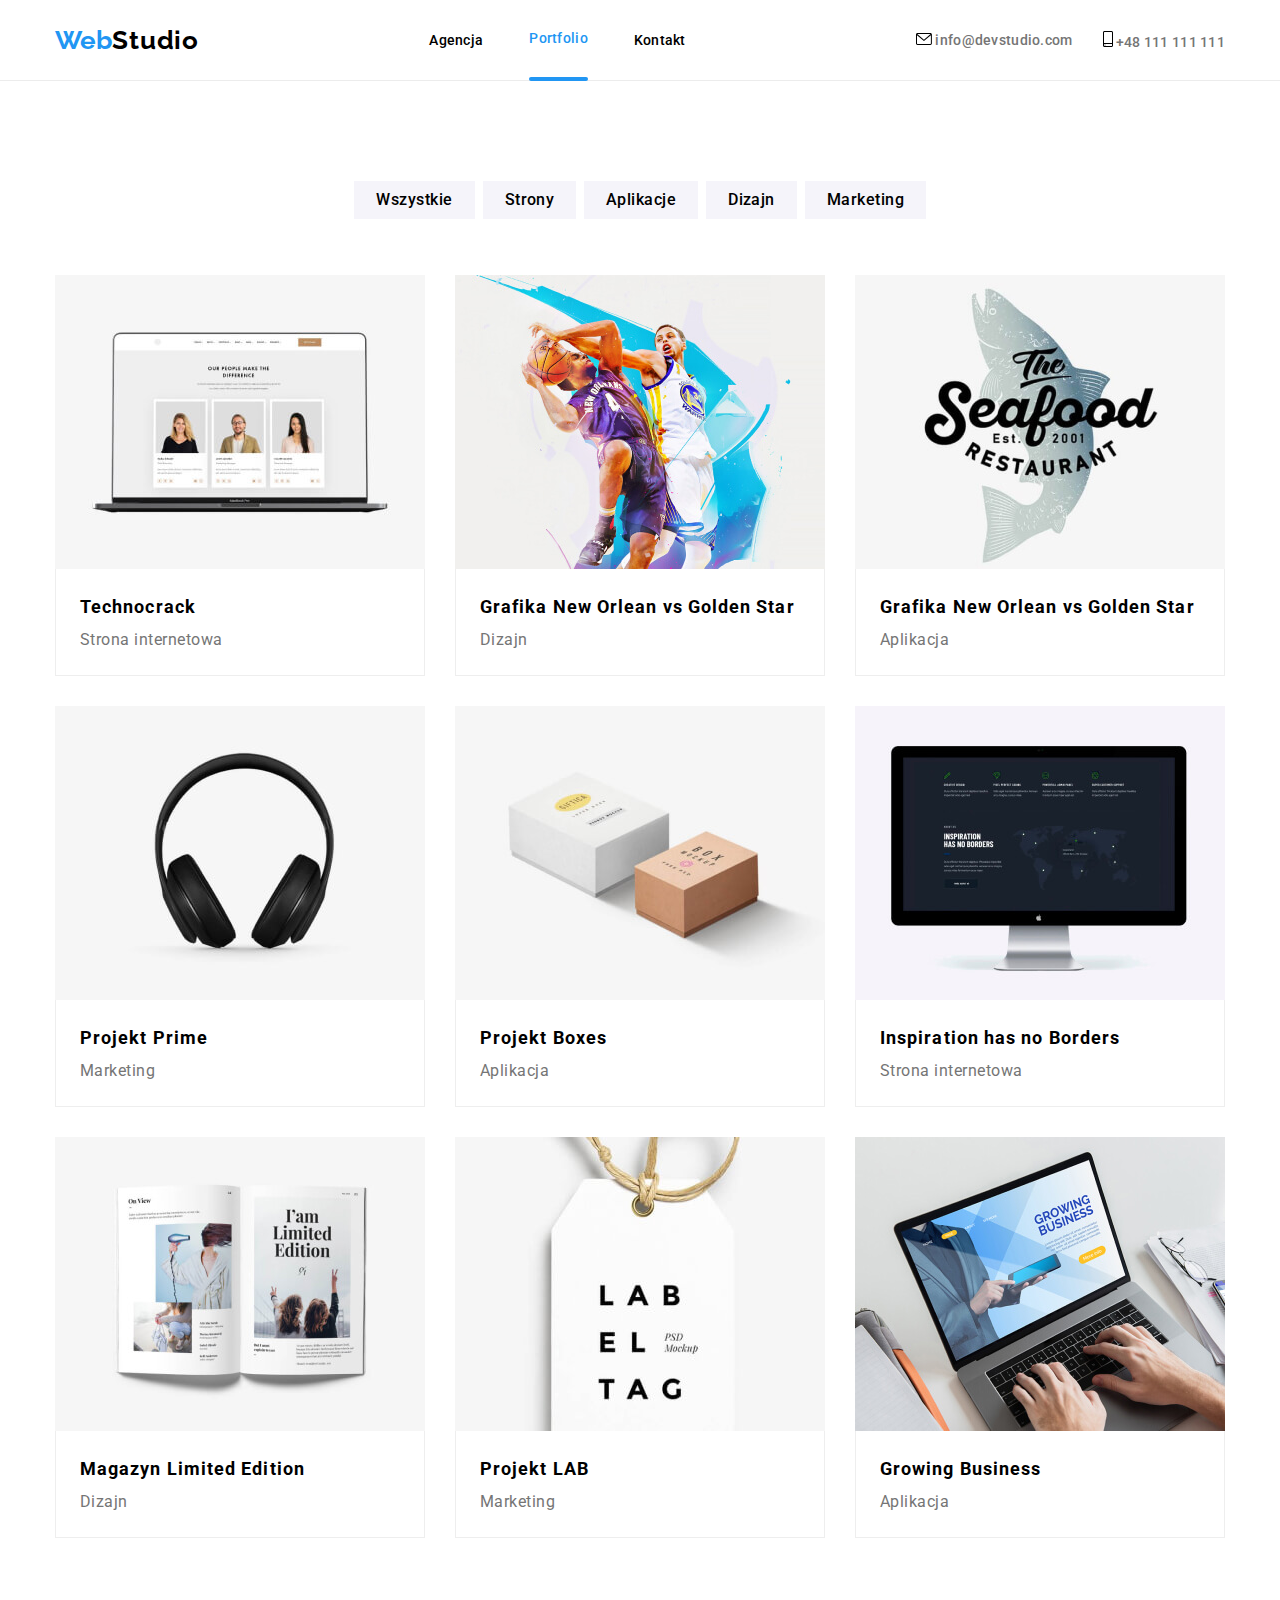
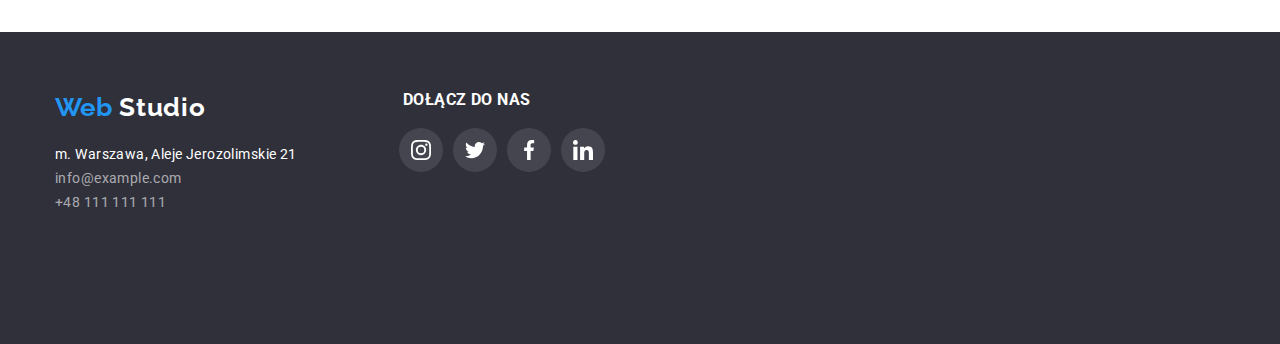
==== portfolio.html @ 4aa09aa9 "Start" ====
<!DOCTYPE html>
<html lang="pl">
  <head>
    <meta charset="UTF-8" />
    <meta http-equiv="X-UA-Compatible" content="IE=edge" />
    <meta name="viewport" content="width=device-width, initial-scale=1.0" />
    <meta name="description" content="First HTML class" />
    <meta name="keywords" content="HTML, CSS, JavaScript" />
    <meta name="author" content="Piotr Wesołowski" />
    <title>Zadanie domowe#5 Portfolio</title>
    <link rel="preconnect" href="https://fonts.googleapis.com" />
    <link rel="preconnect" href="https://fonts.gstatic.com" crossorigin />
    <link
      href="https://fonts.googleapis.com/css2?family=Raleway:ital,wght@0,700;1,700&family=Roboto:ital,wght@0,400;0,500;0,700;0,900;1,400;1,500;1,700;1,900&display=swap"
      rel="stylesheet"
    />
    <link
      rel="stylesheet"
      href="https://github.com/sindresorhus/modern-normalize/blob/0c3cb3a7dcf0fb4242a8736127a1d717b704c360/modern-normalize.css"
    />
    <link rel="stylesheet" href="./css/style.css" />
  </head>

  <body>
    <header class="header-border">
      <div class="container">
        <div class="header-position">
          <a class="web-studio-logo" href="index.html">
            <span class="web-studio-logo-web">Web</span>
            <span class="web-studio-logo-studio">Studio</span>
          </a>

          <ul class="first-list">
            <li><a class="agency" href="index.html">Agencja</a></li>
            <li>
              <a class="portfolio-active" href="./portfolio.html">Portfolio</a>
            </li>
            <li><a class="contact" href="Kontakt">Kontakt</a></li>
          </ul>

          <ul class="second-list">
            <li>
              <a
                class="mail-top mail-phone-transformation"
                href="mailto:info@devstudio.com"
              >
                <svg width="16" height="12">
                  <use href="./images/icons.svg#icon-envelope"></use>
                </svg>
                info@devstudio.com</a
              >
            </li>

            <li>
              <a
                class="phone-top mail-phone-transformation"
                href="phone:+48111111111"
              >
                <svg width="10" height="16">
                  <use href="./images/icons.svg#icon-smartphone"></use>
                </svg>
                +48 111 111 111</a
              >
            </li>
          </ul>
        </div>
      </div>
    </header>

    <main>
      <section class="section-portfolio-1">
        <div class="container">
          <div class="button-portfolio-position">
            <h2 class="portfolio-filter"></h2>
            <ul class="portfolio-list">
              <li>
                <button class="button-portfolio button-size-1" type="button">
                  Wszystkie
                </button>
              </li>
              <li>
                <button class="button-portfolio button-size-2" type="button">
                  Strony
                </button>
              </li>
              <li>
                <button class="button-portfolio button-size-3" type="button">
                  Aplikacje
                </button>
              </li>
              <li>
                <button class="button-portfolio button-size-4" type="button">
                  Dizajn
                </button>
              </li>
              <li>
                <button class="button-portfolio button-size-5" type="button">
                  Marketing
                </button>
              </li>
            </ul>
          </div>
        </div>
      </section>

      <section class="section-portfolio-2">
        <div class="container">
          <div>
            <h2 class="portfolio-pics"></h2>

            <ul class="portfolio-list-pics">
              <li class="text-hover">
                <div class="portfolio-box">
                  <img
                    src="./images/8.jpg"
                    width="370"
                    height="294"
                    alt="laptop screen showing 3 persons informations"
                  />
                  <div class="portfolio-overlay overlay-text">
                    <span
                      >Technocrack jest popularną platformą wykorzystywaną do
                      rozpowszechniania koronawirusa. Firmy wykorzystują tę
                      platformę do celów szpiegowskich i ataków na
                      niezabezpieczone serwery konkurencji</span
                    >
                  </div>
                </div>
                <div class="portfolio-pics-border">
                  <p class="portfolio-pic-header">Technocrack</p>
                  <p class="portfolio-pic-description">Strona internetowa</p>
                </div>
              </li>

              <li class="text-hover">
                <div class="portfolio-box">
                  <img
                    src="./images/9.jpg"
                    width="370"
                    height="294"
                    alt="2 basketball players jumping"
                  />
                  <div class="portfolio-overlay overlay-text">
                    <span
                      >Technocrack jest popularną platformą wykorzystywaną do
                      rozpowszechniania koronawirusa. Firmy wykorzystują tę
                      platformę do celów szpiegowskich i ataków na
                      niezabezpieczone serwery konkurencji</span
                    >
                  </div>
                </div>
                <div class="portfolio-pics-border">
                  <p class="portfolio-pic-header">
                    Grafika New Orlean vs Golden Star
                  </p>
                  <p class="portfolio-pic-description">Dizajn</p>
                </div>
              </li>

              <li class="text-hover">
                <div class="portfolio-box">
                  <img
                    src="./images/10.jpg"
                    width="370"
                    height="294"
                    alt="SeaFood restaurant logo"
                  />
                  <div class="portfolio-overlay overlay-text">
                    <span
                      >Technocrack jest popularną platformą wykorzystywaną do
                      rozpowszechniania koronawirusa. Firmy wykorzystują tę
                      platformę do celów szpiegowskich i ataków na
                      niezabezpieczone serwery konkurencji</span
                    >
                  </div>
                </div>
                <div class="portfolio-pics-border">
                  <p class="portfolio-pic-header">
                    Grafika New Orlean vs Golden Star
                  </p>
                  <p class="portfolio-pic-description">Aplikacja</p>
                </div>
              </li>
              <li class="text-hover">
                <div class="portfolio-box">
                  <img
                    src="./images/11.jpg"
                    width="370"
                    height="294"
                    alt="headphones"
                  />
                  <div class="portfolio-overlay overlay-text">
                    <span
                      >Technocrack jest popularną platformą wykorzystywaną do
                      rozpowszechniania koronawirusa. Firmy wykorzystują tę
                      platformę do celów szpiegowskich i ataków na
                      niezabezpieczone serwery konkurencji</span
                    >
                  </div>
                </div>
                <div class="portfolio-pics-border">
                  <p class="portfolio-pic-header">Projekt Prime</p>
                  <p class="portfolio-pic-description">Marketing</p>
                </div>
              </li>

              <li class="text-hover">
                <div class="portfolio-box">
                  <img
                    src="./images/12.jpg"
                    width="370"
                    height="294"
                    alt="2 carton boxes"
                  />
                  <div class="portfolio-overlay overlay-text">
                    <span
                      >Technocrack jest popularną platformą wykorzystywaną do
                      rozpowszechniania koronawirusa. Firmy wykorzystują tę
                      platformę do celów szpiegowskich i ataków na
                      niezabezpieczone serwery konkurencji</span
                    >
                  </div>
                </div>
                <div class="portfolio-pics-border">
                  <p class="portfolio-pic-header">Projekt Boxes</p>
                  <p class="portfolio-pic-description">Aplikacja</p>
                </div>
              </li>

              <li class="text-hover">
                <div class="portfolio-box">
                  <img
                    src="./images/13.jpg"
                    width="370"
                    height="294"
                    alt="pc monitor"
                  />
                  <div class="portfolio-overlay overlay-text">
                    <span
                      >Technocrack jest popularną platformą wykorzystywaną do
                      rozpowszechniania koronawirusa. Firmy wykorzystują tę
                      platformę do celów szpiegowskich i ataków na
                      niezabezpieczone serwery konkurencji</span
                    >
                  </div>
                </div>
                <div class="portfolio-pics-border">
                  <p class="portfolio-pic-header">Inspiration has no Borders</p>
                  <p class="portfolio-pic-description">Strona internetowa</p>
                </div>
              </li>
              <li class="text-hover">
                <div class="portfolio-box">
                  <img
                    src="./images/14.jpg"
                    width="370"
                    height="294"
                    alt="colour magazine open on 2 pages"
                  />
                  <div class="portfolio-overlay overlay-text">
                    <span
                      >Technocrack jest popularną platformą wykorzystywaną do
                      rozpowszechniania koronawirusa. Firmy wykorzystują tę
                      platformę do celów szpiegowskich i ataków na
                      niezabezpieczone serwery konkurencji</span
                    >
                  </div>
                </div>
                <div class="portfolio-pics-border">
                  <p class="portfolio-pic-header">Magazyn Limited Edition</p>
                  <p class="portfolio-pic-description">Dizajn</p>
                </div>
              </li>

              <li class="text-hover">
                <div class="portfolio-box">
                  <img
                    src="./images/15.jpg"
                    width="370"
                    height="294"
                    alt="paper label tag"
                  />
                  <div class="portfolio-overlay overlay-text">
                    <span
                      >Technocrack jest popularną platformą wykorzystywaną do
                      rozpowszechniania koronawirusa. Firmy wykorzystują tę
                      platformę do celów szpiegowskich i ataków na
                      niezabezpieczone serwery konkurencji</span
                    >
                  </div>
                </div>
                <div class="portfolio-pics-border">
                  <p class="portfolio-pic-header">Projekt LAB</p>
                  <p class="portfolio-pic-description">Marketing</p>
                </div>
              </li>

              <li class="text-hover">
                <div class="portfolio-box">
                  <img
                    src="./images/16.jpg"
                    width="370"
                    height="294"
                    alt="man hands typing on laptop"
                  />
                  <div class="portfolio-overlay overlay-text">
                    <span
                      >Technocrack jest popularną platformą wykorzystywaną do
                      rozpowszechniania koronawirusa. Firmy wykorzystują tę
                      platformę do celów szpiegowskich i ataków na
                      niezabezpieczone serwery konkurencji</span
                    >
                  </div>
                </div>
                <div class="portfolio-pics-border">
                  <p class="portfolio-pic-header">Growing Business</p>
                  <p class="portfolio-pic-description">Aplikacja</p>
                </div>
              </li>
            </ul>
          </div>
        </div>
      </section>
    </main>

    <footer class="footer-background-portfolio">
      <div class="container">
        <div class="wrapper">
          <div class="section-left">
            <a class="web-studio-logo-footer" href="index.html">
              <span class="web-studio-logo-web">Web</span>
              <span class="web-studio-logo-studio-bottom">Studio</span>
            </a>

            <ul class="sixth-list">
              <li>
                <span class="street">m. Warszawa, Aleje Jerozolimskie 21</span>
              </li>

              <li>
                <a class="mail-bottom" href="mailto:info@example.com"
                  >info@example.com</a
                >
              </li>
              <li>
                <a class="phone-bottom" href="tel:+48111111111"
                  >+48 111 111 111</a
                >
              </li>
            </ul>
          </div>
          <div class="section-right">
            <div class="join-us">
              <h3>Dołącz do nas</h3>
            </div>

            <div class="social-position-icons-footer">
              <ul class="social-footer-list">
                <li>
                  <div class="instagram-footer">
                    <svg width="20" height="20">
                      <use href="./images/icons.svg#icon-instagram"></use>
                    </svg>
                  </div>
                </li>

                <li>
                  <div class="twitter-footer">
                    <svg width="20" height="20">
                      <use href="./images/icons.svg#icon-twitter"></use>
                    </svg>
                  </div>
                </li>

                <li>
                  <div class="facebook-footer">
                    <svg width="20" height="20">
                      <use href="./images/icons.svg#icon-facebook"></use>
                    </svg>
                  </div>
                </li>

                <li>
                  <div class="linkedin-footer">
                    <svg width="20" height="20">
                      <use href="./images/icons.svg#icon-linkedin"></use>
                    </svg>
                  </div>
                </li>
              </ul>
            </div>
          </div>
        </div>
      </div>
    </footer>
  </body>
</html>
---- css/style.css ----
:root {
  --black-main: #212121;
  --second-black: #000000;
  --main-blue: #2196f3;
  --background-grey: #2f303a;
  --main-white: #ffffff;
  --second-white: #f5f4fa;
  --main-silver: #757575;
  --border-grey: #ececec;
  --second-border-grey: #eeeeee;
  --icon-footer-grey: rgba(255, 255, 255, 0.1);
  --icon-grey: #AFB1B8;
}

*,
*::after,
*::before {
  margin: 0;
  padding: 0;
}

body {
  font-family: "Roboto", sans-serif;
  color: var(--main-black);
}

.container {
  box-sizing: border-box;
  max-width: 1200px;
  width: 100%;
  margin: 0 auto;
  padding: 0 15px;
}

.section {
  padding: 94px 0;
  display: flex;
  width: 100%;
  align-items: center;
}

.section-portfolio-1 {
  padding-top: 100px;
  padding-bottom: 56px;
  display: flex;
  width: 100%;
  align-items: center;
}

.section-portfolio-2 {
  padding-bottom: 94px;
  display: flex;
  width: 100%;
  align-items: center;
}

.header-border {
  border-bottom: 1px solid var(--border-grey);
  height: 80px;
  display: flex;
  align-items: center;
}

.header-position {
  display: flex;
}

.header-position,
.second-list {
  justify-content: space-between;
}

.web-studio-logo {
  font-family: "Raleway";
  font-style: normal;
  font-weight: 700;
  font-size: 26px;
  line-height: 31px;
  letter-spacing: 0.01em;
  text-decoration: none;
  display: flex;
  align-items: center;
  transition-duration: 250ms;
  transition-timing-function: cubic-bezier(0.4, 0, 0.2, 1);
}

.web-studio-logo-web {
  font-family: "Raleway";
  font-style: normal;
  font-weight: 700;
  font-size: 26px;
  line-height: 31px;
  letter-spacing: 0.003em;
  color: var(--main-blue);
}

.web-studio-logo-studio {
  font-family: "Raleway";
  font-style: normal;
  font-weight: 700;
  font-size: 26px;
  line-height: 31px;
  letter-spacing: 0.03em;
  color: var(--second-black);
}

.web-studio-logo:hover,
.web-studio-logo:focus {
  text-decoration: underline;
  color: var(--main-blue);
}

.web-studio-logo::after {
  text-decoration: underline;
  color: var(--main-blue);
}

.first-list {
  display: flex;
  gap: 46px;
  /* padding-left: 93px; */
  list-style-type: none;
  line-height: 0.875;
  align-items: center;
}

.agency {
  text-decoration: none;
  font-style: normal;
  font-weight: 500;
  font-size: 14px;
  line-height: 16px;
  letter-spacing: 0.02em;
  color: var(--main-black);
  transition-duration: 250ms;
  transition-timing-function: cubic-bezier(0.4, 0, 0.2, 1);
}

.agency-active {
  text-decoration: none;
  font-style: normal;
  font-weight: 500;
  font-size: 14px;
  line-height: 16px;
  letter-spacing: 0.02em;
  color: var(--main-blue);
  }

.agency:hover,
.agency:focus {
  color: var(--main-blue);
}

.agency-active::after {
  content: "";
  height: 4px;
  display: block;
  width: 100%;
  background-color: var(--main-blue);
  border-radius: 2px;
  position: relative;
  top: 31px;
}

.portfolio {
  text-decoration: none;
  font-style: normal;
  font-weight: 500;
  font-size: 14px;
  line-height: 16px;
  letter-spacing: 0.02em;
  color: var(--main-black);
  transition-duration: 250ms;
  transition-timing-function: cubic-bezier(0.4, 0, 0.2, 1);
}

.portfolio-active {
  text-decoration: none;
  font-style: normal;
  font-weight: 500;
  font-size: 14px;
  line-height: 16px;
  letter-spacing: 0.02em;
  color: var(--main-blue);
}

.portfolio-active::after {
  content: "";
  height: 4px;
  display: block;
  width: 100%;
  background-color: var(--main-blue);
  border-radius: 2px;
  position: relative;
  top: 31px;
}

.portfolio:hover,
.portfolio:focus {
  color: var(--main-blue);
}

.contact {
  display: flex;
  text-decoration: none;
  font-style: normal;
  font-weight: 500;
  font-size: 14px;
  line-height: 16px;
  letter-spacing: 0.02em;
  color: var(--main-black);
  transition-duration: 250ms;
  transition-timing-function: cubic-bezier(0.4, 0, 0.2, 1);
}

.contact:hover,
.contact:focus {
  color: var(--main-blue);
}

.second-list {
  line-height: 0.875;
  display: flex;
  list-style-type: none;
  gap: 30px;
  align-items: center;
}

.mail-top {
  text-decoration: none;
  font-style: normal;
  font-weight: 500;
  font-size: 14px;
  line-height: 16px;
  letter-spacing: 0.02em;
  color: var(--main-silver);
  
}

.mail-top:hover,
.mail-top:focus {
  fill: var(--main-blue);
  color: var(--main-blue);
}

.phone-top {
  text-decoration: none;
  font-style: normal;
  font-weight: 500;
  font-size: 14px;
  line-height: 16px;
  letter-spacing: 0.02em;
  color: var(--main-silver);
  --color3: currentColor;
}

.phone-top:hover,
.phone-top:focus {
  color: var(--main-blue);
  fill: var(--main-blue);
}

.mail-phone-transformation {
  transition-duration: 250ms;
  transition-timing-function: cubic-bezier(0.4, 0, 0.2, 1);
}

.second-unit {
  background: var(--background-grey);
  background-image: linear-gradient(
      rgba(47, 48, 58, 0.4),
      rgba(47, 48, 58, 0.4)
    ),
    url(../images/Img.jpg);
  background-size: cover;
  display: flex;
  height: 600px;
  padding: 0;
  max-width: 1600px;
  margin: 0 auto;
}

.second-unit-position {
  display: flex;
  justify-content: center;
}

.main-title-text {
  width: 696px;
  height: 120px;
  justify-content: center;
  text-align: center;
  font-style: normal;
  font-size: 44px;
  line-height: 1.36;
  letter-spacing: 0.06em;
  text-transform: uppercase;
  color: var(--main-white);
}

.button-main {
  justify-content: center;
  align-items: center;
  display: flex;
  width: 200px;
  height: 50px;
  border: 0;
  background: var(--second-white);
  box-shadow: 0px 4px 4px rgba(0, 0, 0, 0.15);
  border-radius: 4px;
  font-family: "Roboto";
  font-style: normal;
  font-weight: 700;
  font-size: 16px;
  line-height: 1.88;
  letter-spacing: 0.06em;
  color: var(--main-black);
  transition-duration: 250ms;
  transition-timing-function: cubic-bezier(0.4, 0, 0.2, 1);
}

.button-main:hover,
.button-main:focus {
  background: var(--main-blue);
  color: var(--main-white);
  box-shadow: 0px 3px 1px rgba(0, 0, 0, 0.1), 0px 1px 2px rgba(0, 0, 0, 0.08),
    0px 2px 2px rgba(0, 0, 0, 0.12);
  border-radius: 4px;
  cursor: pointer;
}

.lorem-header {
  display: none;
}

.third-unit2 {
  padding-top: 0;
}

.third-list {
  list-style-type: none;
  padding: 0;
  display: flex;
  justify-content: space-between;
}

.box {
  width: 270px;
  height: 120px;
  background-color: var(--second-white);
  margin-bottom: 30px;
  display: flex;
  align-items: center;
  justify-content: center;
  border-radius: 4px;
}

.lorem {
  padding: 0;
  width: 270px;
  font-style: normal;
  font-size: 14px;
  line-height: 16px;
  letter-spacing: 0.03em;
  text-transform: uppercase;
}

.lorem-text {
  width: 270px;
  height: 75px;
  font-style: normal;
  font-size: 14px;
  line-height: 1.71;
  letter-spacing: 0.03em;
  color: var(--main-silver);
}

.whats-up {
  display: flex;
  justify-content: center;
  font-style: normal;
  font-size: 36px;
  line-height: 42px;
  text-align: center;
  letter-spacing: 0.03em;
  padding-bottom: 50px;
}



.fourth-unit {
  background: var(--second-white);
  height: 708px;
  padding-top: 0;
  padding-bottom: 0;
}

.fourth-list {
  list-style-type: none;
  display: flex;
  justify-content: space-between;
  padding: 0;
  position: relative;
}

.fourth-list img {
  display: block;
  position: relative;
  
}

.shadow {
position: absolute;
display: block;
bottom: 0;
width: 370px;
height: 70px;
display: flex;
justify-content: center;
align-items: center;
font-family: 'Roboto';
font-style: normal;
font-weight: 700;
font-size: 14px;
line-height: 16px;
text-align: center;
letter-spacing: 0.03em;
text-transform: uppercase;
background: rgba(47, 48, 58, 0.8);
color: var(--main-white);
}

.our-team {
  font-style: normal;
  font-size: 36px;
  line-height: 42px;
  text-align: center;
  letter-spacing: 0.03em;
  padding-bottom: 50px;
}

.fifth-list {
  list-style-type: none;
  list-style-type: none;
  display: flex;
  justify-content: space-between;
  padding: 0;
}

.fifth-list li {
  background: var(--main-white);
  box-shadow: 0px 1px 3px rgba(0, 0, 0, 0.12), 0px 1px 1px rgba(0, 0, 0, 0.14),
    0px 2px 1px rgba(0, 0, 0, 0.2);
  border-radius: 0px 0px 4px 4px;
  height: 428px;
}

.social-position {
  padding-top: 28px;
  display: flex;
  justify-content: space-evenly;
  
}

.instagram,
.twitter,
.facebook,
.linkedin {
  fill: var(--icon-grey);
  background-color: var(--main-white);
  border-radius: 50%;
  width: 44px;
  height: 44px;
  display: flex;
  justify-content: center;
  align-items: center;
  
}

.instagram,
.twitter,
.facebook,
.linkedin {
  transition-duration: 250ms;
  transition-timing-function: cubic-bezier(0.4, 0, 0.2, 1);
  
}

.instagram:hover,
.twitter:hover,
.facebook:hover,
.linkedin:hover,
.instagram:focus,
.twitter:focus,
.facebook:focus,
.linkedin:focus {
  background-color: var(--main-blue);
  fill: var(--main-white);
  cursor: pointer;
}

.list-fifth-pic-name {
  padding-top: 30px;
  padding-bottom: 10px;
  font-style: normal;
  font-weight: 500;
  font-size: 16px;
  line-height: 1;
  text-align: center;
  letter-spacing: 0.03em;
}

.list-fifth-pic-position {
  font-style: normal;
  font-size: 16px;
  line-height: 1;
  text-align: center;
  letter-spacing: 0.03em;
  color: var(--main-silver);
}

.our-customers {
  height: 184px;
}

.our-customers-list {
  list-style-type: none;
  padding: 0;
  display: flex;
  justify-content: space-between;
  
}

.our-customers li {
  list-style: none;
  width: 170px;
  height: 92px;
  border: 1px solid #afb1b8;
  border-radius: 4px;
  display: flex;
  align-items: center;
  justify-content: center;
  
}

.customer-hover {
  transition-duration: 250ms;
  transition-timing-function: cubic-bezier(0.4, 0, 0.2, 1);
  fill: var(--icon-grey);
  

}

.customer-hover:hover,
.customer-hover:focus {
  border: 1px solid var(--main-blue);
  fill: var(--main-blue);
}

.web-studio-logo-studio-bottom {
  font-family: "Raleway";
  font-style: normal;
  font-weight: 700;
  font-size: 26px;
  line-height: 31px;
  letter-spacing: 0.03em;
  color: var(--main-white);
}

.web-studio-logo-footer {
  text-decoration: none;
  font-family: "Raleway";
  font-style: normal;
  font-weight: 700;
  font-size: 26px;
  line-height: 1;
  letter-spacing: 0.03em;
}

.web-studio-logo-footer:hover,
.webs-tudio-logo-footer:focus {
  text-decoration: underline;
  color: var(--main-blue);
}

.footer-background {
  background: var(--background-grey);
  display: flex;
  height: 252px;
  width: 100%;
  padding-top: 60px;
}

.footer-background-portfolio {
  background: var(--background-grey);
  display: flex;
  height: 252px;
  width: 100%;
  padding-top: 60px;
}

.sixth-list {
  list-style-type: none;
  padding-top: 20px;
}

.street {
  font-style: normal;
  display: flex;
  font-size: 14px;
  line-height: 1.71;
  letter-spacing: 0.03em;
  color: var(--main-white);
  /* padding-bottom: 9px; */
}

.mail-bottom {
  text-decoration: none;
  font-style: normal;
  /* display: flex; */
  font-size: 14px;
  line-height: 1.71;
  letter-spacing: 0.03em;
  color: rgba(255, 255, 255, 0.6);
  padding-bottom: 9px;
  transition-duration: 250ms;
  transition-timing-function: cubic-bezier(0.4, 0, 0.2, 1);
}

.mail-bottom:hover,
.mail-bottom:focus {
  color: var(--main-blue);
}

.phone-bottom {
  text-decoration: none;
  font-style: normal;
  /* display: flex; */
  font-size: 14px;
  line-height: 1.71;
  letter-spacing: 0.03em;
  color: rgba(255, 255, 255, 0.6);
  transition-duration: 250ms;
  transition-timing-function: cubic-bezier(0.4, 0, 0.2, 1);
}

.phone-bottom:hover,
.phone-bottom:focus {
  color: var(--main-blue);
}

.join-us {
  font-family: "Roboto";
  font-style: normal;
  font-weight: 700;
  color: var(--main-white);
  font-size: 14px;
  line-height: 16px;
  letter-spacing: 0.03em;
  text-transform: uppercase;
  display: flex;
  justify-content: center;
  align-items: center;
  padding-bottom: 20px;
}

.social-position-icons-footer {
  /* /width: 206px;
  display: flex;
  list-style: none; */
  padding-left: 70px;
  /* justify-content: space-between; */
}

.wrapper {
  display: flex;
}

.section-right {
  padding-left: 32px;
}

.social-footer-list {
  width: 206px;
  display: flex;
  list-style: none;
  justify-content: space-between;
  --color5: var(--icon-footer-grey);
  --color3: var(--main-white);
}

.instagram-footer,
.twitter-footer,
.facebook-footer,
.linkedin-footer {
  fill: var(--main-white);
  background-color: var(--icon-footer-grey);
  border-radius: 50%;
  width: 44px;
  height: 44px;
  display: flex;
  justify-content: center;
  align-items: center;
  
}

.instagram-footer,
.twitter-footer,
.facebook-footer,
.linkedin-footer {
  transition-duration: 250ms;
  transition-timing-function: cubic-bezier(0.4, 0, 0.2, 1);
  
}

.instagram-footer:hover,
.twitter-footer:hover,
.facebook-footer:hover,
.linkedin-footer:hover,
.instagram-footer:focus,
.twitter-footer:focus,
.facebook-footer:focus,
.linkedin-footer:focus {
  background-color: var(--main-blue);
  fill: var(--main-white);
  cursor: pointer;
}

.portfolio-filter {
  display: none;
  justify-content: center;
}

.portfolio-list {
  padding: 0;
  list-style-type: none;
  display: flex;
  justify-content: space-evenly;
  margin-left: auto;
  margin-right: auto;
}

.button-portfolio {
  background: var(--second-white);
  border: none;
  font-family: "Roboto";
  font-style: normal;
  font-weight: 500;
  font-size: 16px;
  line-height: 1.62;
  text-align: center;
  letter-spacing: 0.03em;
  color: var(--main-black);
  transition-duration: 250ms;
  transition-timing-function: cubic-bezier(0.4, 0, 0.2, 1);
}

.button-portfolio:hover,
.button-portfolio:focus {
  background: var(--main-blue);
  color: var(--main-white);
  box-shadow: 0px 3px 1px rgba(0, 0, 0, 0.1), 0px 1px 2px rgba(0, 0, 0, 0.08),
    0px 2px 2px rgba(0, 0, 0, 0.12);
  border-radius: 4px;
  cursor: pointer;
}

.button-portfolio-position {
  display: flex;
  justify-content: center;
}

.button-size-1 {
  width: 121px;
  height: 38px;
  padding: 0;
  margin-right: 8px;
}

.button-size-2 {
  width: 93px;
  height: 38px;
  padding: 0;
  margin-right: 8px;
}

.button-size-3 {
  width: 114px;
  height: 38px;
  padding: 0;
  margin-right: 8px;
}

.button-size-4 {
  width: 91px;
  height: 38px;
  padding: 0;
  margin-right: 8px;
}

.button-size-5 {
  width: 121px;
  height: 38px;
  padding: 0;
}

.portfolio-pics {
  display: none;
}

.portfolio-pic-header {
  font-style: normal;
  font-weight: 700;
  font-size: 18px;
  line-height: 2;
  letter-spacing: 0.06em;
  padding-left: 24px;
}

.portfolio-pic-description {
  font-style: normal;
  font-size: 16px;
  line-height: 1.88;
  letter-spacing: 0.03em;
  color: var(--main-silver);
  padding-left: 24px;
  margin-bottom: 20px;
}

.portfolio-list-pics {
  display: flex;
  list-style: none;
  flex-wrap: wrap;
  gap: 30px;
  background: var(--main-white);
  padding: 0;
}

.portfolio-list-pics img {
  display: block;
}

.portfolio-list-pics li {
  flex-basis: calc((100% - 60px) / 3);
  transition-duration: 250ms;
  transition-timing-function: cubic-bezier(0.4, 0, 0.2, 1);
}

.portfolio-list-pics li:hover,
.portfolio-list-pic li:focus {
  box-shadow: 0px 1px 1px rgba(0, 0, 0, 0.12), 0px 4px 4px rgba(0, 0, 0, 0.06),
    1px 4px 6px rgba(0, 0, 0, 0.16);
  cursor: pointer;
}

.portfolio-pics-border {
  padding-top: 20px;
  list-style: none;
  border: 1px solid var(--second-border-grey);
  border-top: none;
  list-style: none;
}

.portfolio-box {
position: relative;
width: 370px;
height: 294px;
margin-bottom: 0;
background-color: #bdbdbd;
overflow: hidden;
}

.text-hover:hover .portfolio-overlay {
  transform: translatey(0%);
}


.portfolio-overlay {
  position: absolute;
  bottom: 0;
  left: 0;
  width: 100%;
  height: 100%;
  background: rgba(33, 150, 243, 0.9);
  transform: translatey(100%);
  transition-duration: 250ms;
  transition-timing-function: cubic-bezier(0.4, 0, 0.2, 1);
}

.portfolio-overlay > span {
font-family: 'Roboto';
font-style: normal;
font-weight: 400;
font-size: 18px;
line-height: 1.56;
letter-spacing: 0.03em;
color: var(--main-white);
}

.overlay-text {
  display: flex;
  align-items: center;
  text-align: center;

}


.is-hidden {
  opacity: 0;
  visibility: hidden;
  pointer-events: none;
  transform: scale(0);
  
}

.backdrop {
  position: fixed;
  display: flex;
  justify-content: center;
  align-items: center;
  top: 0;
  left: 0;
  background: rgba(0, 0, 0, 0.2);
  width: 100vw;
  height: 100vh;
  transition: scale(1);
  transition-duration: 1s;
  transition-timing-function: ease;
}

.modal {
  position: relative;
  height: 581px;
  width: 528px;
  background-color: var(--main-white);
  box-shadow: 0px 1px 3px rgba(0, 0, 0, 0.12), 0px 1px 1px rgba(0, 0, 0, 0.14), 0px 2px 1px rgba(0, 0, 0, 0.2);
  border-radius: 4px;
  
}

 .close-btn {
  position: absolute;
  display: flex;
  justify-content: center;
  align-items: center;
  top: 8px;
  left: calc(528px - 8px - 30px);
  width: 30px;
  height: 30px;
  background-color: var(--main-white);
  cursor: pointer;
  border: 1px solid rgba(0, 0, 0, 0.1);
  border-radius: 50%;
  
  
}
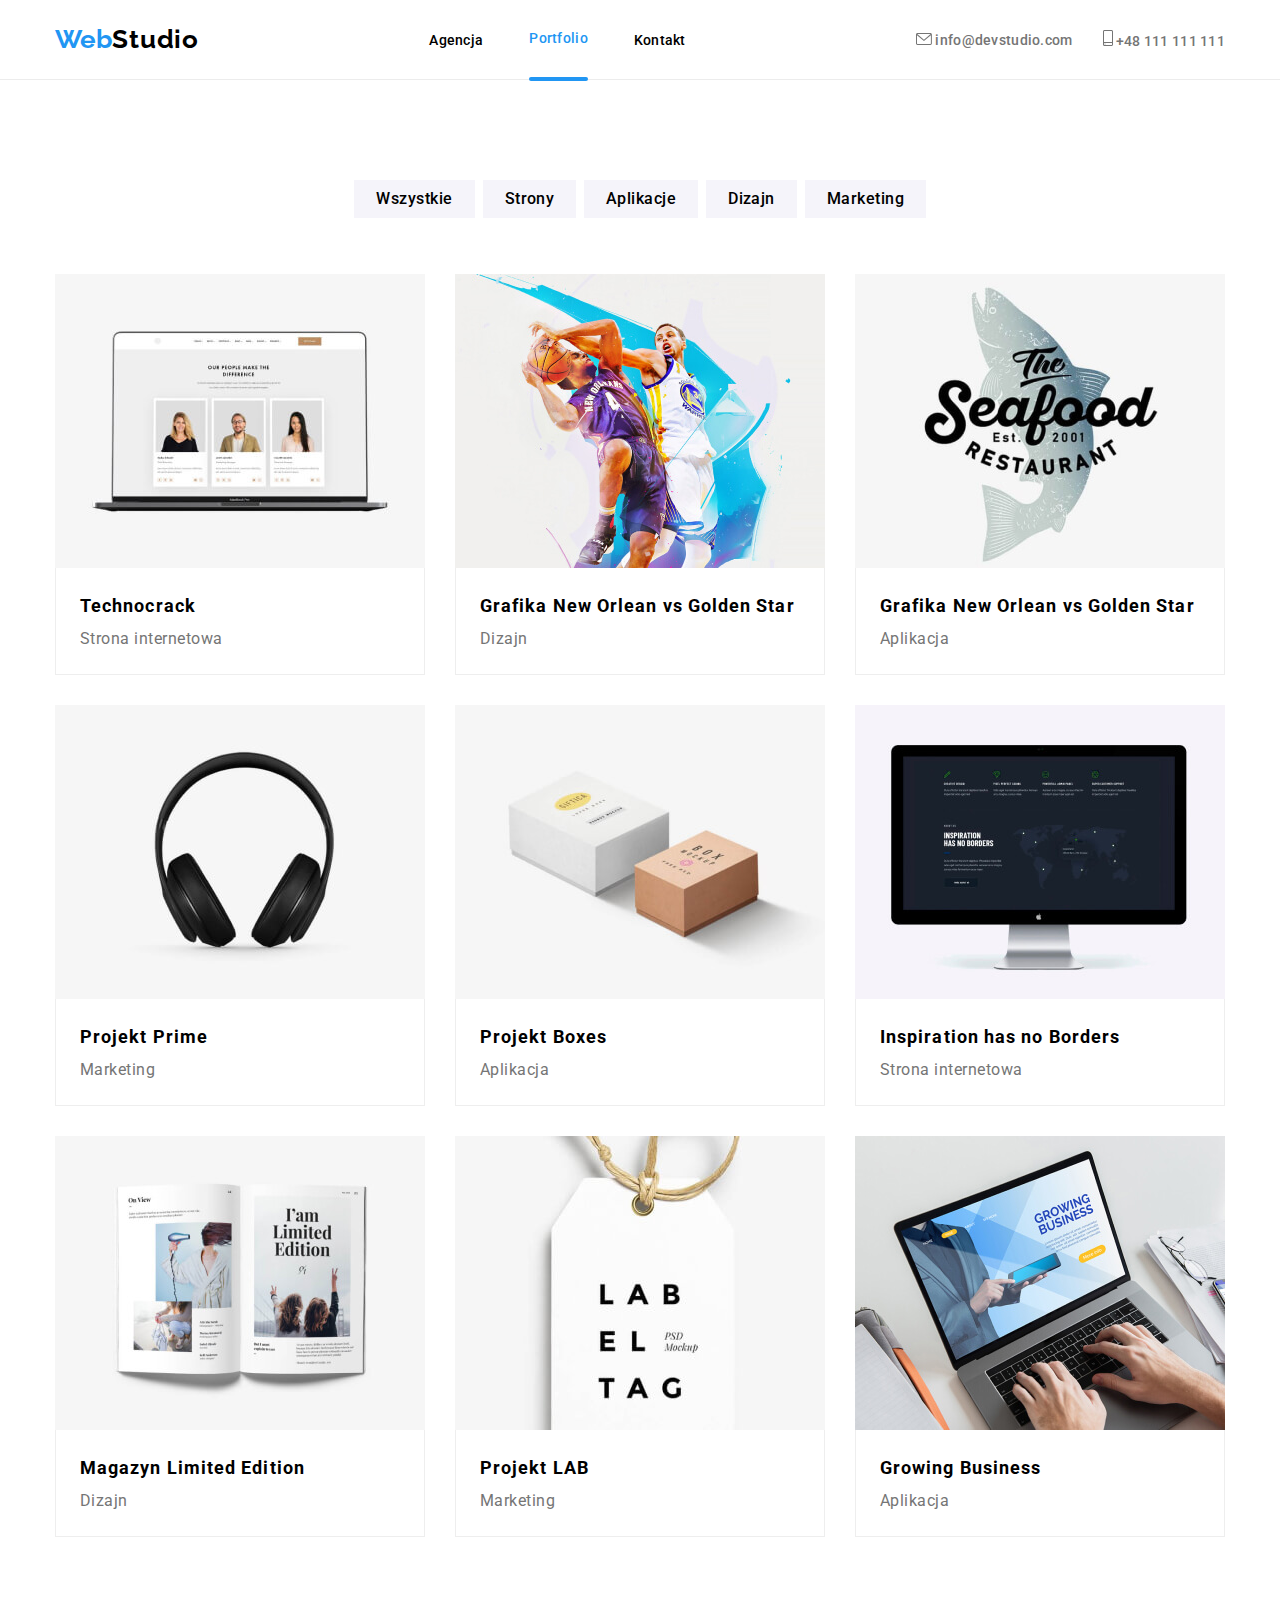
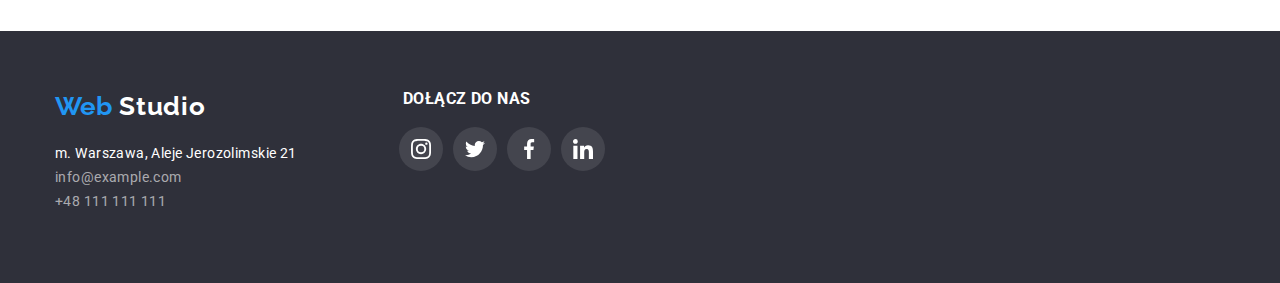
==== commit 03cd9053: "work in progress" ====
--- a/portfolio.html
+++ b/portfolio.html
@@ -16,7 +16,7 @@
     />
     <link
       rel="stylesheet"
-      href="https://github.com/sindresorhus/modern-normalize/blob/0c3cb3a7dcf0fb4242a8736127a1d717b704c360/modern-normalize.css"
+      href="https://cdnjs.cloudflare.com/ajax/libs/modern-normalize/1.1.0/modern-normalize.min.css"
     />
     <link rel="stylesheet" href="./css/style.css" />
   </head>
--- a/css/style.css
+++ b/css/style.css
@@ -9,7 +9,7 @@
   --border-grey: #ececec;
   --second-border-grey: #eeeeee;
   --icon-footer-grey: rgba(255, 255, 255, 0.1);
-  --icon-grey: #AFB1B8;
+  --icon-grey: #afb1b8;
 }
 
 *,
@@ -144,7 +144,7 @@
   line-height: 16px;
   letter-spacing: 0.02em;
   color: var(--main-blue);
-  }
+}
 
 .agency:hover,
 .agency:focus {
@@ -227,6 +227,7 @@
 }
 
 .mail-top {
+  fill: var(--main-silver);
   text-decoration: none;
   font-style: normal;
   font-weight: 500;
@@ -234,7 +235,6 @@
   line-height: 16px;
   letter-spacing: 0.02em;
   color: var(--main-silver);
-  
 }
 
 .mail-top:hover,
@@ -244,6 +244,7 @@
 }
 
 .phone-top {
+  fill: var(--main-silver);
   text-decoration: none;
   font-style: normal;
   font-weight: 500;
@@ -386,8 +387,6 @@
   padding-bottom: 50px;
 }
 
-
-
 .fourth-unit {
   background: var(--second-white);
   height: 708px;
@@ -406,14 +405,18 @@
 .fourth-list img {
   display: block;
   position: relative;
-  
+}
+
+.li-for-shadow {
+  position: relative;
 }
 
 .shadow {
 position: absolute;
 display: block;
+z-index: 1;
 bottom: 0;
-width: 370px;
+width: 100%;
 height: 70px;
 display: flex;
 justify-content: center;
@@ -459,7 +462,6 @@
   padding-top: 28px;
   display: flex;
   justify-content: space-evenly;
-  
 }
 
 .instagram,
@@ -474,7 +476,6 @@
   display: flex;
   justify-content: center;
   align-items: center;
-  
 }
 
 .instagram,
@@ -483,7 +484,6 @@
 .linkedin {
   transition-duration: 250ms;
   transition-timing-function: cubic-bezier(0.4, 0, 0.2, 1);
-  
 }
 
 .instagram:hover,
@@ -520,6 +520,8 @@
 }
 
 .our-customers {
+  margin-top: 94px;
+  margin-bottom: 94px;
   height: 184px;
 }
 
@@ -528,7 +530,6 @@
   padding: 0;
   display: flex;
   justify-content: space-between;
-  
 }
 
 .our-customers li {
@@ -540,15 +541,12 @@
   display: flex;
   align-items: center;
   justify-content: center;
-  
 }
 
 .customer-hover {
   transition-duration: 250ms;
   transition-timing-function: cubic-bezier(0.4, 0, 0.2, 1);
   fill: var(--icon-grey);
-  
-
 }
 
 .customer-hover:hover,
@@ -701,7 +699,6 @@
   display: flex;
   justify-content: center;
   align-items: center;
-  
 }
 
 .instagram-footer,
@@ -710,7 +707,6 @@
 .linkedin-footer {
   transition-duration: 250ms;
   transition-timing-function: cubic-bezier(0.4, 0, 0.2, 1);
-  
 }
 
 .instagram-footer:hover,
@@ -862,18 +858,17 @@
 }
 
 .portfolio-box {
-position: relative;
-width: 370px;
-height: 294px;
-margin-bottom: 0;
-background-color: #bdbdbd;
-overflow: hidden;
+  position: relative;
+  width: 370px;
+  height: 294px;
+  margin-bottom: 0;
+  background-color: #bdbdbd;
+  overflow: hidden;
 }
 
 .text-hover:hover .portfolio-overlay {
   transform: translatey(0%);
 }
-
 
 .portfolio-overlay {
   position: absolute;
@@ -888,29 +883,26 @@
 }
 
 .portfolio-overlay > span {
-font-family: 'Roboto';
-font-style: normal;
-font-weight: 400;
-font-size: 18px;
-line-height: 1.56;
-letter-spacing: 0.03em;
-color: var(--main-white);
+  font-family: "Roboto";
+  font-style: normal;
+  font-weight: 400;
+  font-size: 18px;
+  line-height: 1.56;
+  letter-spacing: 0.03em;
+  color: var(--main-white);
 }
 
 .overlay-text {
   display: flex;
   align-items: center;
   text-align: center;
-
-}
-
+}
 
 .is-hidden {
   opacity: 0;
   visibility: hidden;
   pointer-events: none;
   transform: scale(0);
-  
 }
 
 .backdrop {
@@ -933,12 +925,12 @@
   height: 581px;
   width: 528px;
   background-color: var(--main-white);
-  box-shadow: 0px 1px 3px rgba(0, 0, 0, 0.12), 0px 1px 1px rgba(0, 0, 0, 0.14), 0px 2px 1px rgba(0, 0, 0, 0.2);
+  box-shadow: 0px 1px 3px rgba(0, 0, 0, 0.12), 0px 1px 1px rgba(0, 0, 0, 0.14),
+    0px 2px 1px rgba(0, 0, 0, 0.2);
   border-radius: 4px;
-  
-}
-
- .close-btn {
+}
+
+.close-btn {
   position: absolute;
   display: flex;
   justify-content: center;
@@ -951,7 +943,198 @@
   cursor: pointer;
   border: 1px solid rgba(0, 0, 0, 0.1);
   border-radius: 50%;
+}
+
+.leave-data-text {
+  margin-top: 40px;
+  margin-bottom: 30px;
+  font-family: "Roboto";
+  font-style: normal;
+  font-weight: 700;
+  font-size: 20px;
+  line-height: 23px;
+  text-align: center;
+  letter-spacing: 0.03em;
+  color: var(--black-main);
+}
+
+.form-style {
+  margin-bottom: 28px;
+  position: relative;
+}
+
+.input {
+  margin-left: 40px;
+  box-sizing: border-box;
+  padding-left: 42px;
+  width: 448px;
+  height: 40px;
+  border: 1px solid rgba(33, 33, 33, 0.2);
+  border-radius: 4px;
+  font-size: 24px;
+  transition-duration: 250ms;
+  transition-timing-function: cubic-bezier(0.4, 0, 0.2, 1);
+}
+
+.input:hover,
+.input:focus,
+.form-icon:hover,
+.form-icon:focus {
+  border: 1px solid var(--main-blue);
+  border-radius: 4px;
+  fill: var(--main-blue);
+  cursor: pointer;
+}
+
+.form-icon {
+  z-index: 1;
+  position: absolute;
+  left: 55px;
+  top: 14px;
+  transition-duration: 250ms;
+  transition-timing-function: cubic-bezier(0.4, 0, 0.2, 1);
+}
+
+
+.modal-form-label {
+  left: 40px;
+  position: absolute;
+  top: -20px;
+  font-family: "Roboto";
+  font-style: normal;
+  font-weight: 400;
+  font-size: 12px;
+  line-height: 14px;
+  color: var(--main-silver);
+}
+
+.modal-form-label-comment {
+  position: absolute;
+  top: -20px;
+  font-family: "Roboto";
+  font-style: normal;
+  font-weight: 400;
+  font-size: 12px;
+  line-height: 14px;
+  color: var(--main-silver);
+}
+
+.form-style-comment {
+  box-sizing: border-box;
+  position: relative;
+  margin-left: 40px;
+  width: 448px;
+  height: 120px;
+  border: 1px solid rgba(33, 33, 33, 0.2);
+  border-radius: 4px;
+}
+
+.input-comment {
+  box-sizing: border-box;
+  resize: none;
+  width: 448px;
+  height: 100%;
+  border: 0;
+  padding-left: 16px;
+  padding-top: 12px;
+  background-color: transparent;
+  font-family: "Roboto";
+  font-style: normal;
+  font-weight: 400;
+  font-size: 12px;
+  line-height: 14px;
+  letter-spacing: 0.01em;
+  color: rgba(117, 117, 117, 0.5);
+}
+
+.statement-checkbox {
+  cursor: pointer;
+  width: 16px;
+  height: 15px;
+  margin-right: 8px;
   
+}
+
+.statement {
+  position: relative;
+  padding-top: 3px;
+  box-sizing: border-box;
+  display: flex;
+  justify-content: center;
+  align-items: center;
+  width: 100%;
+  height: 74px;
+  font-family: "Roboto";
+  font-style: normal;
+  font-weight: 400;
+  font-size: 14px;
+  line-height: 24px;
+  letter-spacing: 0.03em;
+  color: var(--main-silver);
+}
+
+.statement-text {
   
-}
-
+  padding-top: 4px;
+  width: 395px;
+  height: 24px;
+ 
+}
+
+.statement-text-silver {
+  font-family: "Roboto";
+  font-style: normal;
+  font-weight: 400;
+  font-size: 14px;
+  line-height: 24px;
+  letter-spacing: 0.03em;
+  color: var(--main-silver);
+}
+
+.statement-text-blue-underline {
+  font-family: 'Roboto';
+font-style: normal;
+font-weight: 400;
+font-size: 14px;
+line-height: 24px;
+letter-spacing: 0.03em;
+color: var(--main-blue);
+text-decoration: underline;
+  color: var(--main-blue);
+
+}
+
+.send-button-div {
+  /* margin-top: 30px; */
+  display: flex;
+  justify-content: center;
+  
+}
+
+
+
+
+.send-button {
+  width: 200px;
+  height: 50px;
+  left: 700px;
+  top: 712px;
+    background: var(--main-blue);
+  box-shadow: 0px 4px 4px rgba(0, 0, 0, 0.15);
+  border-radius: 4px;
+  border: 0;
+  font-family: "Roboto";
+  font-style: normal;
+  font-weight: 700;
+  font-size: 16px;
+  line-height: 30px;
+  text-align: center;
+  letter-spacing: 0.06em;
+  
+  color: var(--main-white);
+}
+
+.send-button:hover,
+.send-button:focus {
+  cursor: pointer;
+}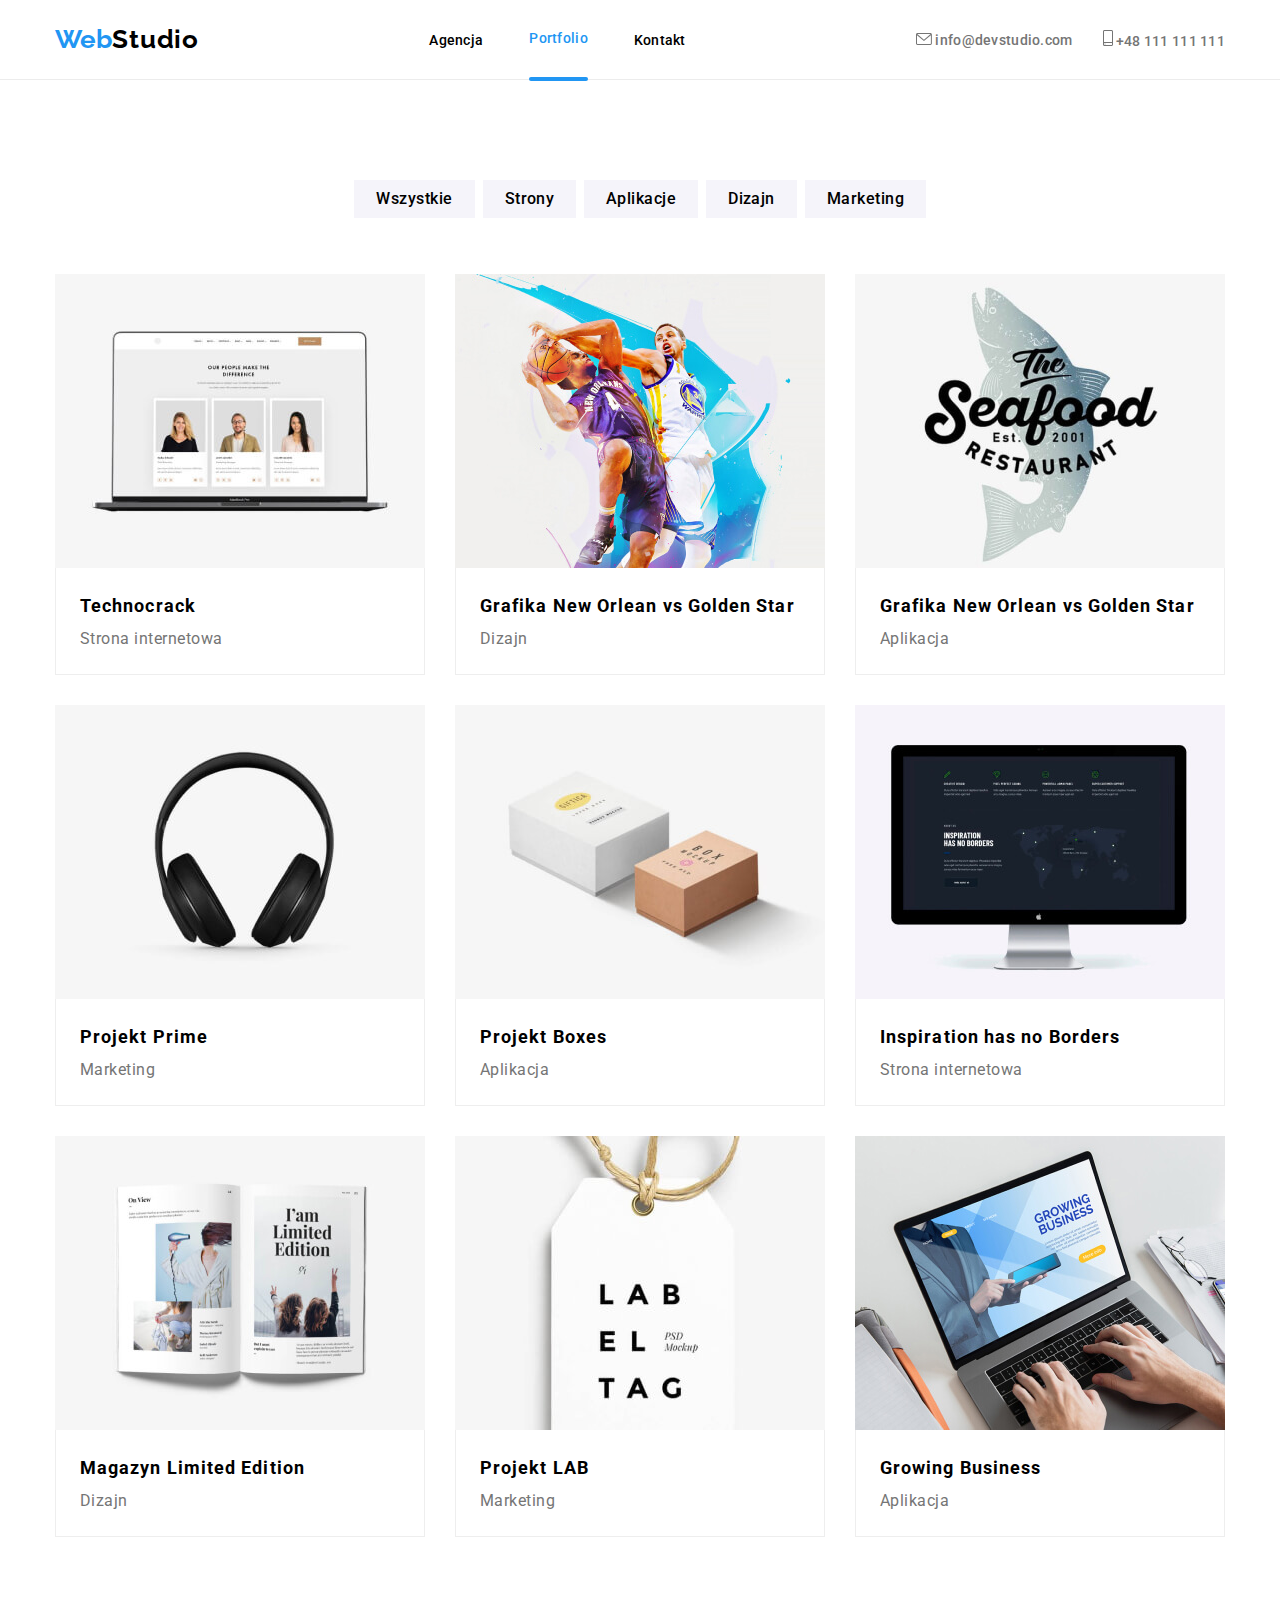
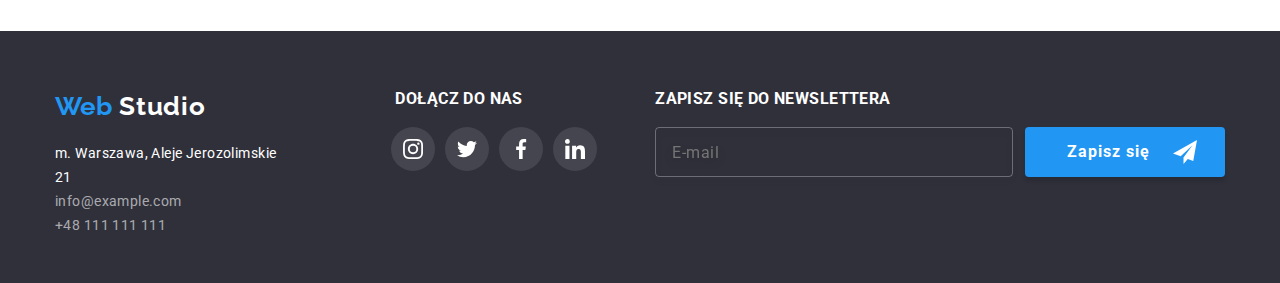
==== commit 361eabc7: "work in progress" ====
--- a/portfolio.html
+++ b/portfolio.html
@@ -389,6 +389,27 @@
                 </li>
               </ul>
             </div>
+            
+          </div>
+          <div class="section-sign-in">
+            <div class="sign-in-title">
+              <h3>Zapisz się do newslettera</h3>
+            </div>
+            <div>
+              <input
+                class="sign-in-input"
+                type="text"
+                placeholder="E-mail"
+                id="sign-in-mail"
+              />
+            </div>
+
+            <button type="submit" class="sign-in-button">
+              Zapisz się
+              <svg width="24" height="24">
+                <use href="./images/icons.svg#icon-send"></use>
+              </svg>
+            </button>
           </div>
         </div>
       </div>
--- a/css/style.css
+++ b/css/style.css
@@ -412,25 +412,25 @@
 }
 
 .shadow {
-position: absolute;
-display: block;
-z-index: 1;
-bottom: 0;
-width: 100%;
-height: 70px;
-display: flex;
-justify-content: center;
-align-items: center;
-font-family: 'Roboto';
-font-style: normal;
-font-weight: 700;
-font-size: 14px;
-line-height: 16px;
-text-align: center;
-letter-spacing: 0.03em;
-text-transform: uppercase;
-background: rgba(47, 48, 58, 0.8);
-color: var(--main-white);
+  position: absolute;
+  display: block;
+  z-index: 1;
+  bottom: 0;
+  width: 100%;
+  height: 70px;
+  display: flex;
+  justify-content: center;
+  align-items: center;
+  font-family: "Roboto";
+  font-style: normal;
+  font-weight: 700;
+  font-size: 14px;
+  line-height: 16px;
+  text-align: center;
+  letter-spacing: 0.03em;
+  text-transform: uppercase;
+  background: rgba(47, 48, 58, 0.8);
+  color: var(--main-white);
 }
 
 .our-team {
@@ -672,6 +672,7 @@
 
 .wrapper {
   display: flex;
+  width: 100%;
 }
 
 .section-right {
@@ -895,7 +896,8 @@
 .overlay-text {
   display: flex;
   align-items: center;
-  text-align: center;
+  padding-left: 24px;
+  padding-right: 45px;
 }
 
 .is-hidden {
@@ -961,6 +963,8 @@
 .form-style {
   margin-bottom: 28px;
   position: relative;
+  transition-duration: 250ms;
+  transition-timing-function: cubic-bezier(0.4, 0, 0.2, 1);
 }
 
 .input {
@@ -969,6 +973,7 @@
   padding-left: 42px;
   width: 448px;
   height: 40px;
+  outline: 0;
   border: 1px solid rgba(33, 33, 33, 0.2);
   border-radius: 4px;
   font-size: 24px;
@@ -976,14 +981,12 @@
   transition-timing-function: cubic-bezier(0.4, 0, 0.2, 1);
 }
 
-.input:hover,
-.input:focus,
-.form-icon:hover,
-.form-icon:focus {
+.input:focus-within {
   border: 1px solid var(--main-blue);
-  border-radius: 4px;
+}
+
+.form-style:has(input:focus) svg {
   fill: var(--main-blue);
-  cursor: pointer;
 }
 
 .form-icon {
@@ -994,7 +997,6 @@
   transition-duration: 250ms;
   transition-timing-function: cubic-bezier(0.4, 0, 0.2, 1);
 }
-
 
 .modal-form-label {
   left: 40px;
@@ -1025,8 +1027,6 @@
   margin-left: 40px;
   width: 448px;
   height: 120px;
-  border: 1px solid rgba(33, 33, 33, 0.2);
-  border-radius: 4px;
 }
 
 .input-comment {
@@ -1034,92 +1034,102 @@
   resize: none;
   width: 448px;
   height: 100%;
-  border: 0;
   padding-left: 16px;
   padding-top: 12px;
-  background-color: transparent;
-  font-family: "Roboto";
-  font-style: normal;
-  font-weight: 400;
+  outline: 0;
   font-size: 12px;
   line-height: 14px;
   letter-spacing: 0.01em;
   color: rgba(117, 117, 117, 0.5);
-}
-
-.statement-checkbox {
+  border: 1px solid rgba(33, 33, 33, 0.2);
+  border-radius: 4px;
+  transition-duration: 250ms;
+  transition-timing-function: cubic-bezier(0.4, 0, 0.2, 1);
+}
+
+.input-comment:focus-within {
+  border-color: var(--main-blue);
+  border: 1px solid var(--main-blue);
+}
+
+.statement {
+  position: relative;
+  width: 528px;
+  height: 74px;
+  font-family: "Roboto";
+  font-style: normal;
+  font-weight: 400;
+  font-size: 14px;
+  line-height: 24px;
+  letter-spacing: 0.03em;
+  color: var(--main-silver);
+}
+
+.statement-checkbox-uncheck {
   cursor: pointer;
+  position: absolute;
+  top: 25px;
+  left: 55px;
+  transition-duration: 250ms;
+  transition-timing-function: cubic-bezier(0.4, 0, 0.2, 1);
+}
+
+.statement-checkbox-check {
+  cursor: pointer;
+  position: absolute;
+  top: 25px;
+  left: 55px;
+  transition-duration: 250ms;
+  transition-timing-function: cubic-bezier(0.4, 0, 0.2, 1);
+}
+
+.statement-checkbox-original {
+  opacity: 0;
   width: 16px;
   height: 15px;
-  margin-right: 8px;
-  
-}
-
-.statement {
-  position: relative;
-  padding-top: 3px;
-  box-sizing: border-box;
-  display: flex;
-  justify-content: center;
-  align-items: center;
-  width: 100%;
-  height: 74px;
-  font-family: "Roboto";
-  font-style: normal;
-  font-weight: 400;
-  font-size: 14px;
-  line-height: 24px;
-  letter-spacing: 0.03em;
+  position: absolute;
+  top: 25px;
+  left: 55px;
+}
+
+/* .is-hidden-2 {
+  opacity: 0;
+} */
+
+.statement-checkbox-check ~ statement-checkbox-original input:checked {
+  opacity: 1;
+}
+
+.statement-checkbox-uncheck ~ statement-checkbox-original input:not(:checked) {
+  opacity: 1;
+}
+
+.statement-text {
+  position: absolute;
+  top: 20px;
+  left: 79px;
+}
+
+.statement-text-silver {
   color: var(--main-silver);
 }
 
-.statement-text {
-  
-  padding-top: 4px;
-  width: 395px;
-  height: 24px;
- 
-}
-
-.statement-text-silver {
-  font-family: "Roboto";
-  font-style: normal;
-  font-weight: 400;
-  font-size: 14px;
-  line-height: 24px;
-  letter-spacing: 0.03em;
-  color: var(--main-silver);
-}
-
 .statement-text-blue-underline {
-  font-family: 'Roboto';
-font-style: normal;
-font-weight: 400;
-font-size: 14px;
-line-height: 24px;
-letter-spacing: 0.03em;
-color: var(--main-blue);
-text-decoration: underline;
-  color: var(--main-blue);
-
+  text-decoration: underline;
+  color: var(--main-blue);
 }
 
 .send-button-div {
-  /* margin-top: 30px; */
-  display: flex;
-  justify-content: center;
-  
-}
-
-
-
+  display: flex;
+  justify-content: center;
+}
 
 .send-button {
   width: 200px;
   height: 50px;
   left: 700px;
   top: 712px;
-    background: var(--main-blue);
+  background: var(--main-blue);
   box-shadow: 0px 4px 4px rgba(0, 0, 0, 0.15);
   border-radius: 4px;
   border: 0;
@@ -1130,11 +1140,90 @@
   line-height: 30px;
   text-align: center;
   letter-spacing: 0.06em;
-  
+
   color: var(--main-white);
 }
 
 .send-button:hover,
 .send-button:focus {
   cursor: pointer;
-}+}
+
+.section-sign-in {
+  position: relative;
+  box-sizing: border-box;
+  width: 648px;
+  height: 188px;
+  z-index: 3;
+}
+
+.sign-in-title {
+  font-family: "Roboto";
+  font-style: normal;
+  font-weight: 700;
+  color: var(--main-white);
+  font-size: 14px;
+  line-height: 16px;
+  letter-spacing: 0.03em;
+  text-transform: uppercase;
+  display: flex;
+  align-items: center;
+  position: absolute;
+  left: 58px;
+}
+
+.sign-in-input {
+  outline: 0;
+  position: absolute;
+  left: 58px;
+  top: 36px;
+  right: 0;
+  max-width: 358px;
+  height: 50px;
+  font-family: "Roboto";
+  font-style: normal;
+  font-weight: 400;
+  font-size: 16px;
+  line-height: 20px;
+  display: flex;
+  align-items: center;
+  letter-spacing: 0.03em;
+  background-color: transparent;
+  color: rgba(255, 255, 255, 0.6);
+  border: 1px solid rgba(255, 255, 255, 0.3);
+  filter: drop-shadow(0px 4px 4px rgba(0, 0, 0, 0.15));
+  border-radius: 4px;
+  box-sizing: border-box;
+  padding-left: 16px;
+}
+
+.sign-in-button {
+  position: relative;
+  left: 428px;
+  top: 36px;
+  border: none;
+  width: 200px;
+  height: 50px;
+  background: #2196f3;
+  box-shadow: 0px 4px 4px rgba(0, 0, 0, 0.15);
+  border-radius: 4px;
+  cursor: pointer;
+  font-family: "Roboto";
+  font-style: normal;
+  font-weight: 700;
+  font-size: 16px;
+  line-height: 30px;
+  display: flex;
+  align-items: center;
+  padding-left: 42px;
+  letter-spacing: 0.06em;
+  color: #ffffff;
+  fill: var(--main-white);
+}
+
+.sign-in-button svg {
+  position: absolute;
+  left: 148px;
+}
+
+
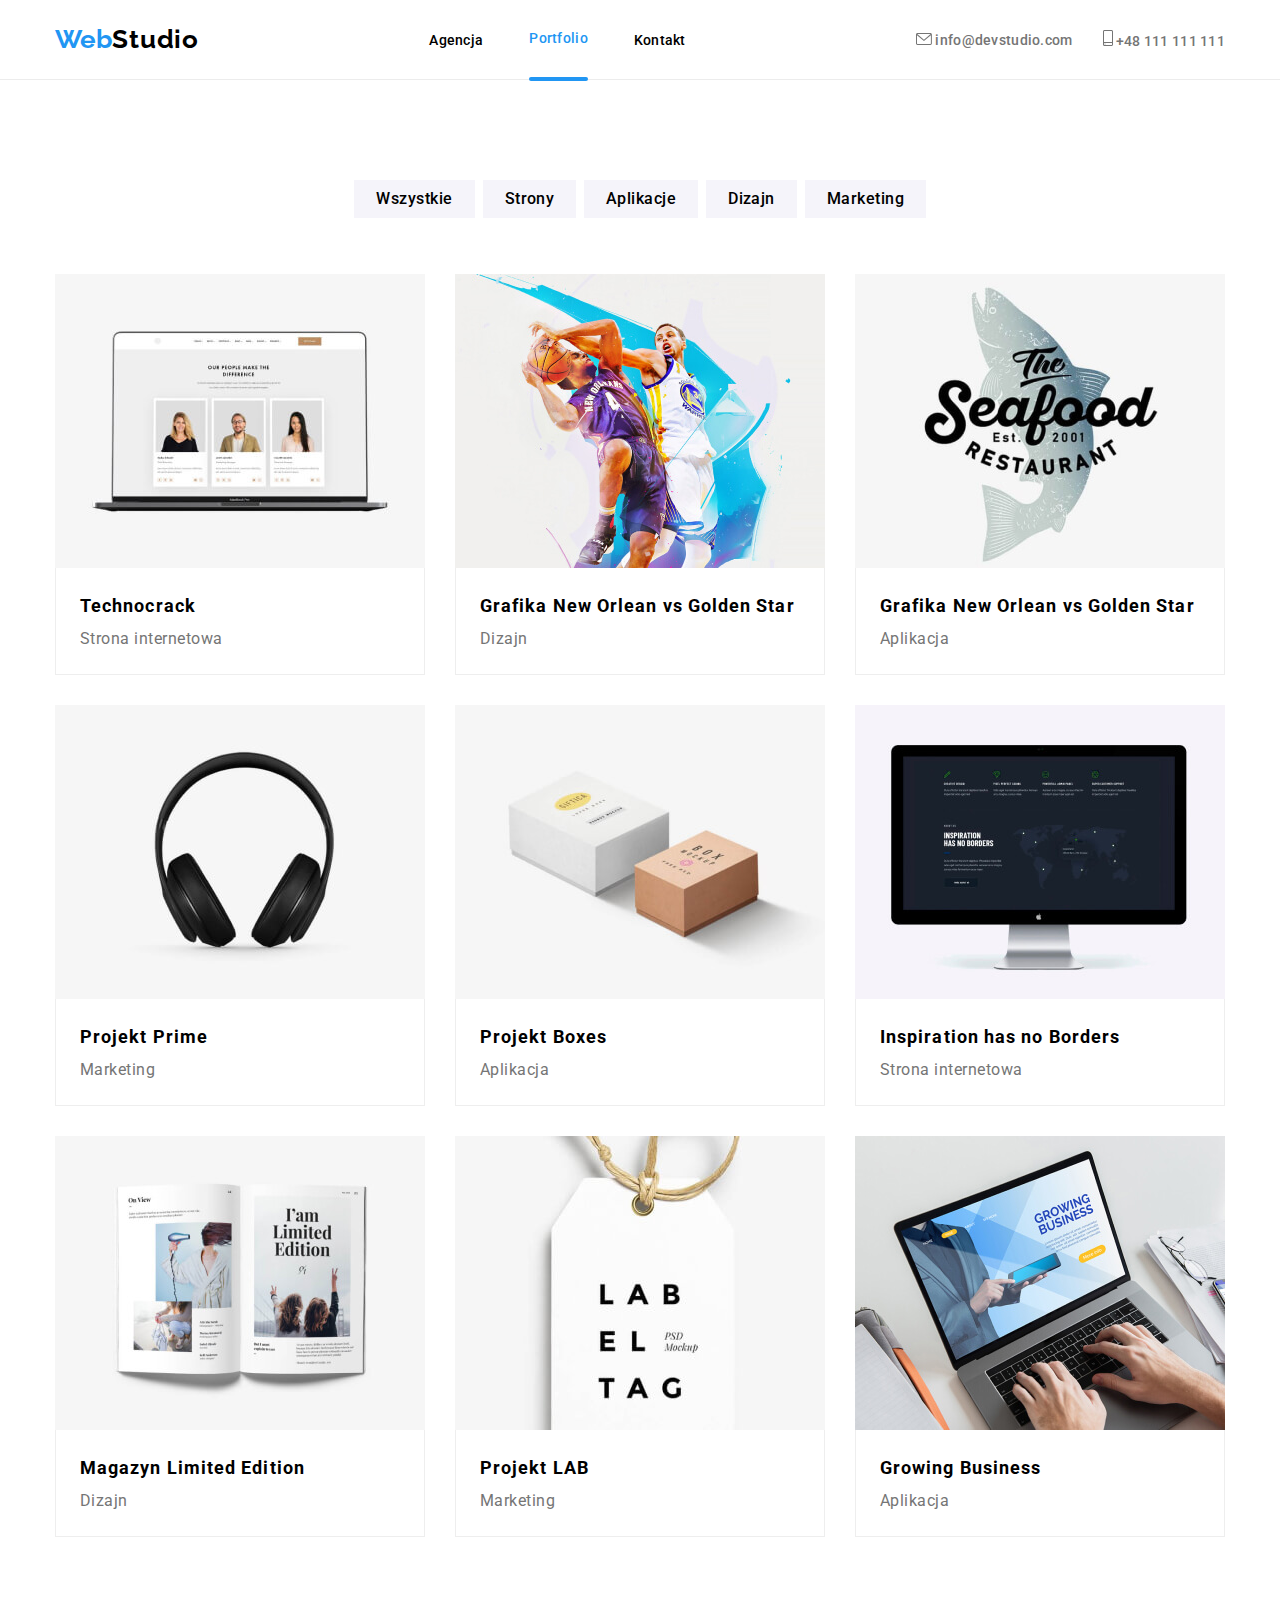
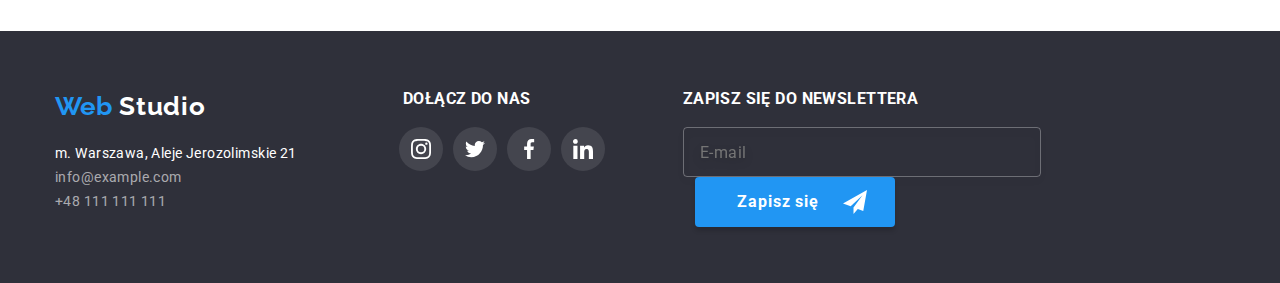
==== commit 0b4a1ee2: "rework in progress" ====
--- a/portfolio.html
+++ b/portfolio.html
@@ -7,7 +7,7 @@
     <meta name="description" content="First HTML class" />
     <meta name="keywords" content="HTML, CSS, JavaScript" />
     <meta name="author" content="Piotr Wesołowski" />
-    <title>Zadanie domowe#5 Portfolio</title>
+    <title>Zadanie domowe#6 Portfolio</title>
     <link rel="preconnect" href="https://fonts.googleapis.com" />
     <link rel="preconnect" href="https://fonts.gstatic.com" crossorigin />
     <link
@@ -389,9 +389,8 @@
                 </li>
               </ul>
             </div>
-            
           </div>
-          <div class="section-sign-in">
+          <form class="section-sign-in">
             <div class="sign-in-title">
               <h3>Zapisz się do newslettera</h3>
             </div>
@@ -410,7 +409,7 @@
                 <use href="./images/icons.svg#icon-send"></use>
               </svg>
             </button>
-          </div>
+          </form>
         </div>
       </div>
     </footer>
--- a/css/style.css
+++ b/css/style.css
@@ -1065,23 +1065,14 @@
   color: var(--main-silver);
 }
 
-.statement-checkbox-uncheck {
+/* .statement-checkbox-uncheck {
   cursor: pointer;
   position: absolute;
   top: 25px;
   left: 55px;
   transition-duration: 250ms;
   transition-timing-function: cubic-bezier(0.4, 0, 0.2, 1);
-}
-
-.statement-checkbox-check {
-  cursor: pointer;
-  position: absolute;
-  top: 25px;
-  left: 55px;
-  transition-duration: 250ms;
-  transition-timing-function: cubic-bezier(0.4, 0, 0.2, 1);
-}
+} */
 
 .statement-checkbox-original {
   opacity: 0;
@@ -1092,16 +1083,30 @@
   left: 55px;
 }
 
-/* .is-hidden-2 {
-  opacity: 0;
-} */
-
-.statement-checkbox-check ~ statement-checkbox-original input:checked {
-  opacity: 1;
-}
-
-.statement-checkbox-uncheck ~ statement-checkbox-original input:not(:checked) {
-  opacity: 1;
+.checkbox-border {
+  box-sizing: border-box;
+  position: absolute;
+  top: 25px;
+  left: 55px;
+  width: 16px;
+  height: 15px;
+  border: 1px solid var(--black-main);
+  border-radius: 2px;
+  display: flex;
+  justify-content: center;
+  align-items: center;
+  cursor: pointer;
+  transition-duration: 250ms;
+  transition-timing-function: cubic-bezier(0.4, 0, 0.2, 1);
+  fill: var(--main-white);
+}
+
+.statement-checkbox-original:checked + span {
+  fill: var(--main-white);
+  background-color: var(--main-blue);
+  border: 1px solid var(--main-blue);
+  border-radius: 2px;
+  outline: var(--main-blue);
 }
 
 .statement-text {
@@ -1150,11 +1155,8 @@
 }
 
 .section-sign-in {
-  position: relative;
-  box-sizing: border-box;
-  width: 648px;
-  height: 188px;
-  z-index: 3;
+  padding-left: 78px;
+
 }
 
 .sign-in-title {
@@ -1168,17 +1170,13 @@
   text-transform: uppercase;
   display: flex;
   align-items: center;
-  position: absolute;
-  left: 58px;
+  padding-bottom: 20px;
+  
 }
 
 .sign-in-input {
   outline: 0;
-  position: absolute;
-  left: 58px;
-  top: 36px;
-  right: 0;
-  max-width: 358px;
+  width: 358px;
   height: 50px;
   font-family: "Roboto";
   font-style: normal;
@@ -1195,12 +1193,19 @@
   border-radius: 4px;
   box-sizing: border-box;
   padding-left: 16px;
+
+  
+}
+
+.sign-in-positioning {
+  display: flex;
 }
 
 .sign-in-button {
+  margin-left: 12px;
   position: relative;
-  left: 428px;
-  top: 36px;
+  /* left: 428px;
+  top: 36px; */
   border: none;
   width: 200px;
   height: 50px;
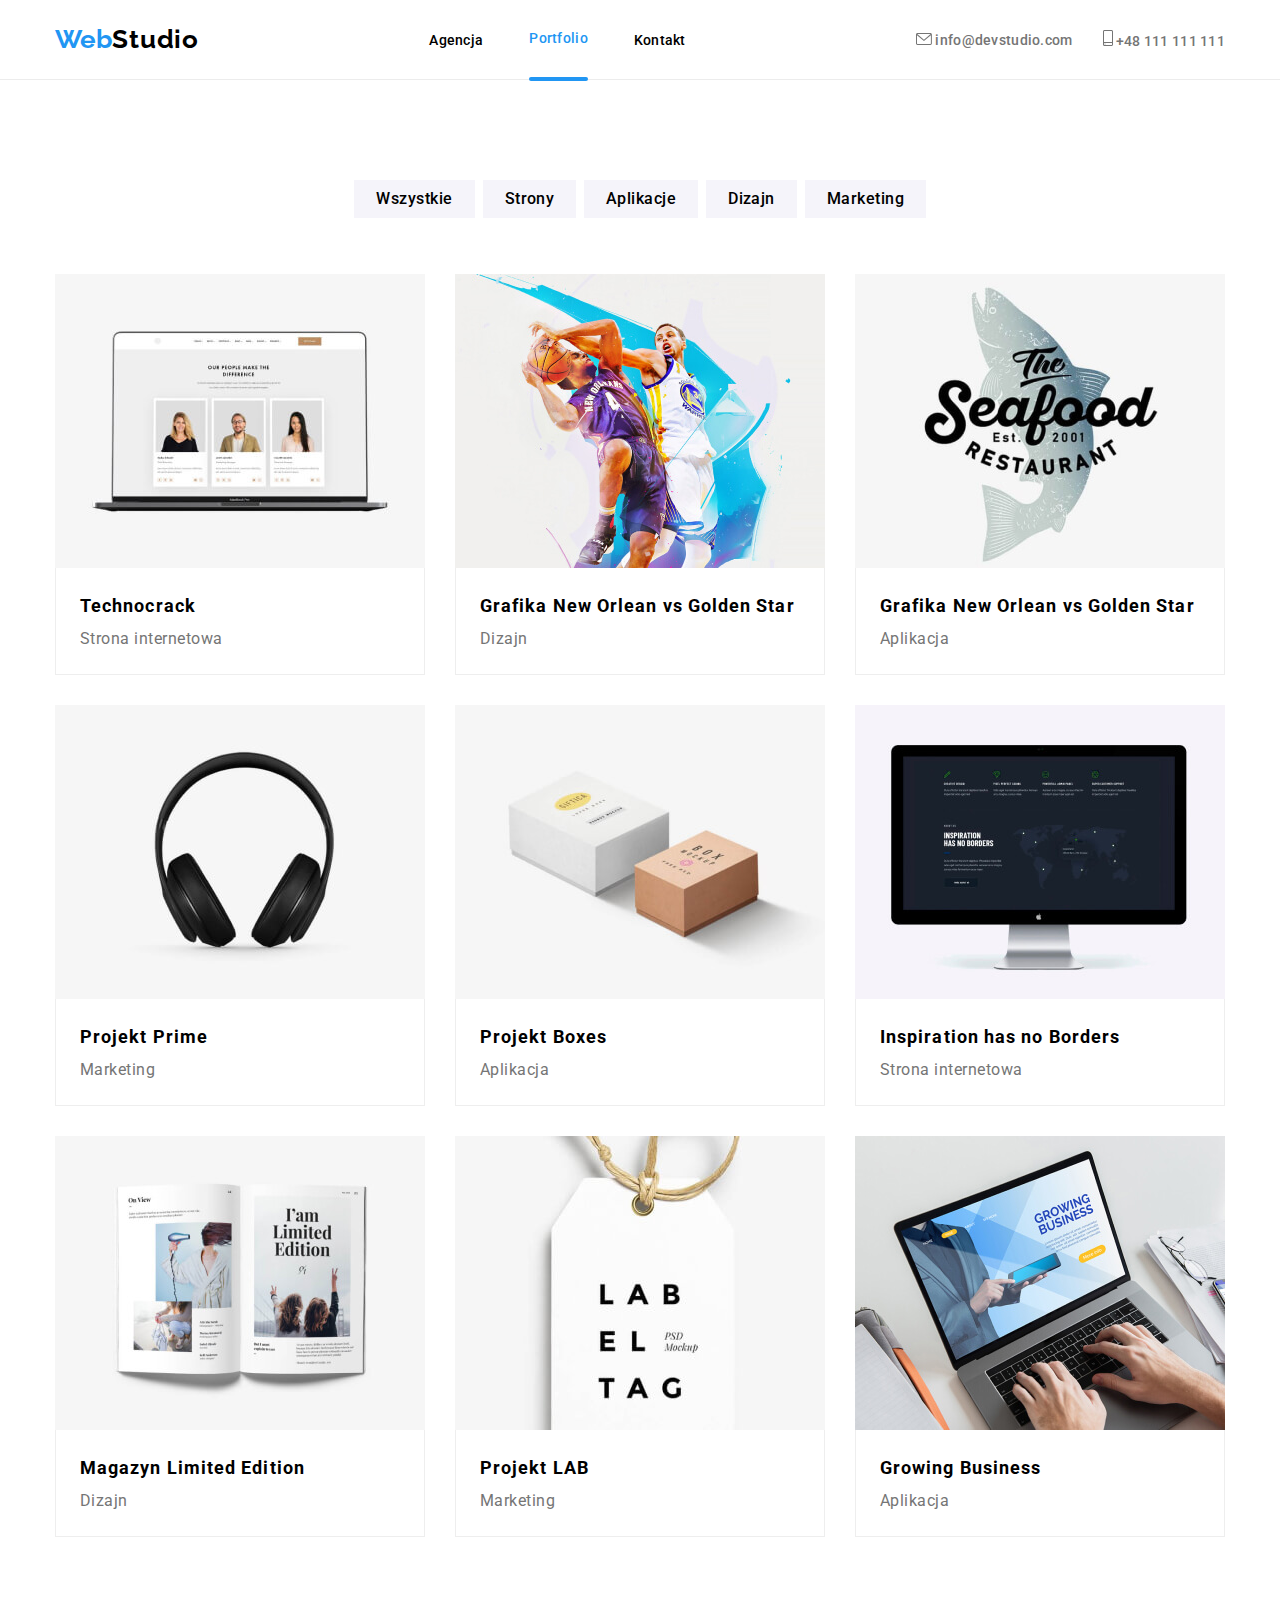
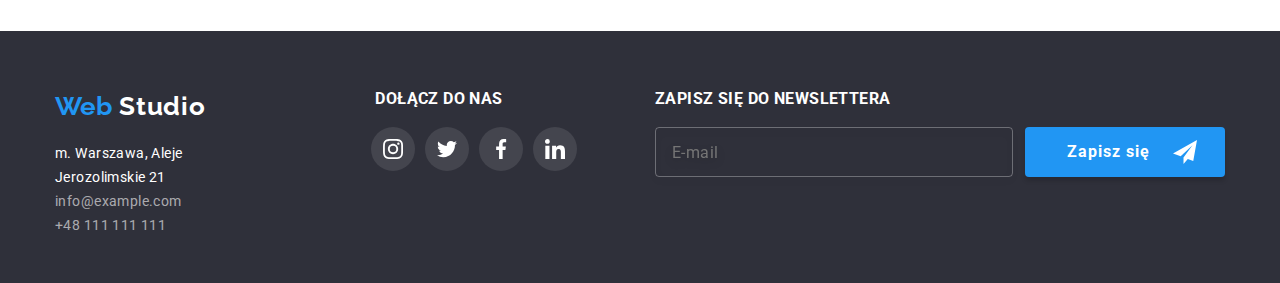
==== commit 1f3a0abf: "rework in progress" ====
--- a/portfolio.html
+++ b/portfolio.html
@@ -394,21 +394,18 @@
             <div class="sign-in-title">
               <h3>Zapisz się do newslettera</h3>
             </div>
-            <div>
-              <input
-                class="sign-in-input"
-                type="text"
-                placeholder="E-mail"
-                id="sign-in-mail"
-              />
+            <div class="sign-in-positioning">
+              <input class="sign-in-input" type="text" placeholder="E-mail" id="sign-in-mail" />
+              
+              <button type="submit" class="sign-in-button">Zapisz się
+                <svg width="24" height="24">
+                  <use href="./images/icons.svg#icon-send"></use>
+                </svg>
+              </button>
             </div>
-
-            <button type="submit" class="sign-in-button">
-              Zapisz się
-              <svg width="24" height="24">
-                <use href="./images/icons.svg#icon-send"></use>
-              </svg>
-            </button>
+              
+              
+            
           </form>
         </div>
       </div>
--- a/css/style.css
+++ b/css/style.css
@@ -976,7 +976,7 @@
   outline: 0;
   border: 1px solid rgba(33, 33, 33, 0.2);
   border-radius: 4px;
-  font-size: 24px;
+  font-size: 12px;
   transition-duration: 250ms;
   transition-timing-function: cubic-bezier(0.4, 0, 0.2, 1);
 }
@@ -1065,15 +1065,6 @@
   color: var(--main-silver);
 }
 
-/* .statement-checkbox-uncheck {
-  cursor: pointer;
-  position: absolute;
-  top: 25px;
-  left: 55px;
-  transition-duration: 250ms;
-  transition-timing-function: cubic-bezier(0.4, 0, 0.2, 1);
-} */
-
 .statement-checkbox-original {
   opacity: 0;
   width: 16px;
@@ -1156,7 +1147,6 @@
 
 .section-sign-in {
   padding-left: 78px;
-
 }
 
 .sign-in-title {
@@ -1171,7 +1161,6 @@
   display: flex;
   align-items: center;
   padding-bottom: 20px;
-  
 }
 
 .sign-in-input {
@@ -1193,8 +1182,6 @@
   border-radius: 4px;
   box-sizing: border-box;
   padding-left: 16px;
-
-  
 }
 
 .sign-in-positioning {
@@ -1204,8 +1191,6 @@
 .sign-in-button {
   margin-left: 12px;
   position: relative;
-  /* left: 428px;
-  top: 36px; */
   border: none;
   width: 200px;
   height: 50px;
@@ -1230,5 +1215,3 @@
   position: absolute;
   left: 148px;
 }
-
-
